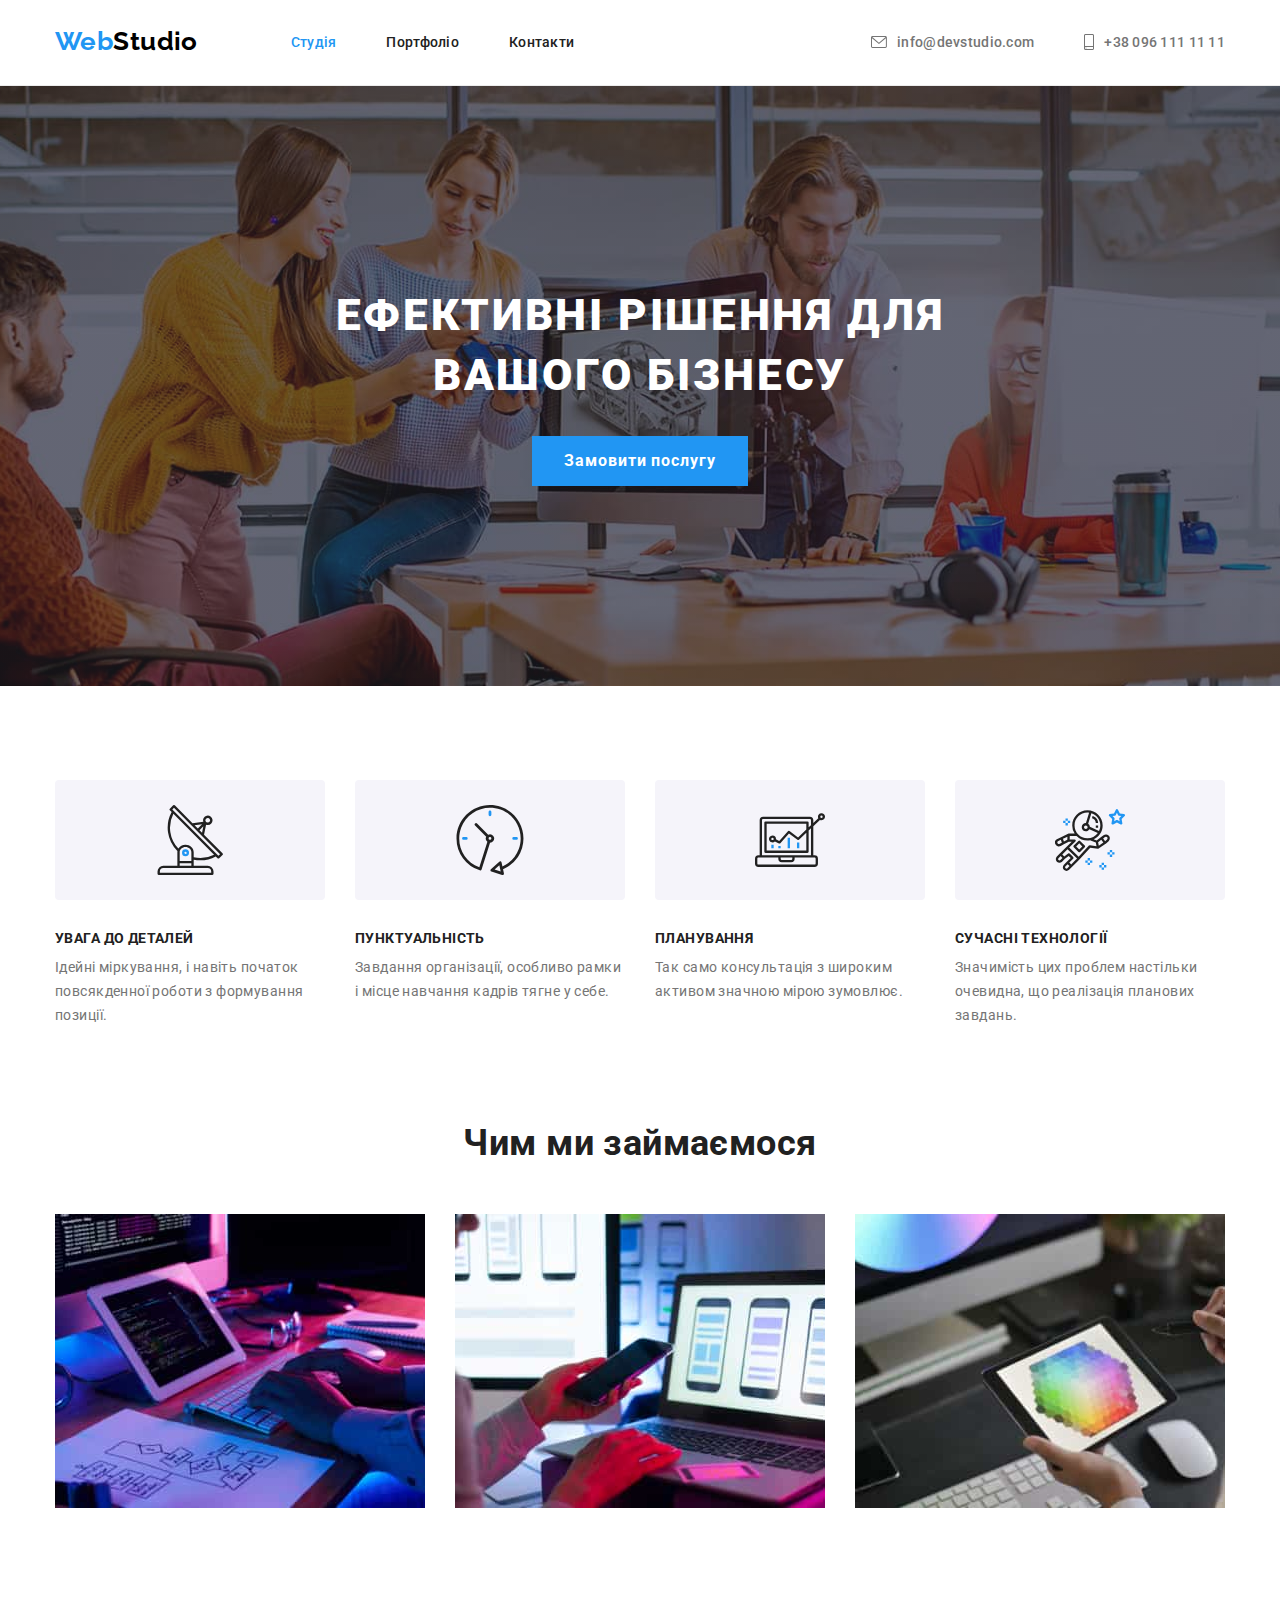
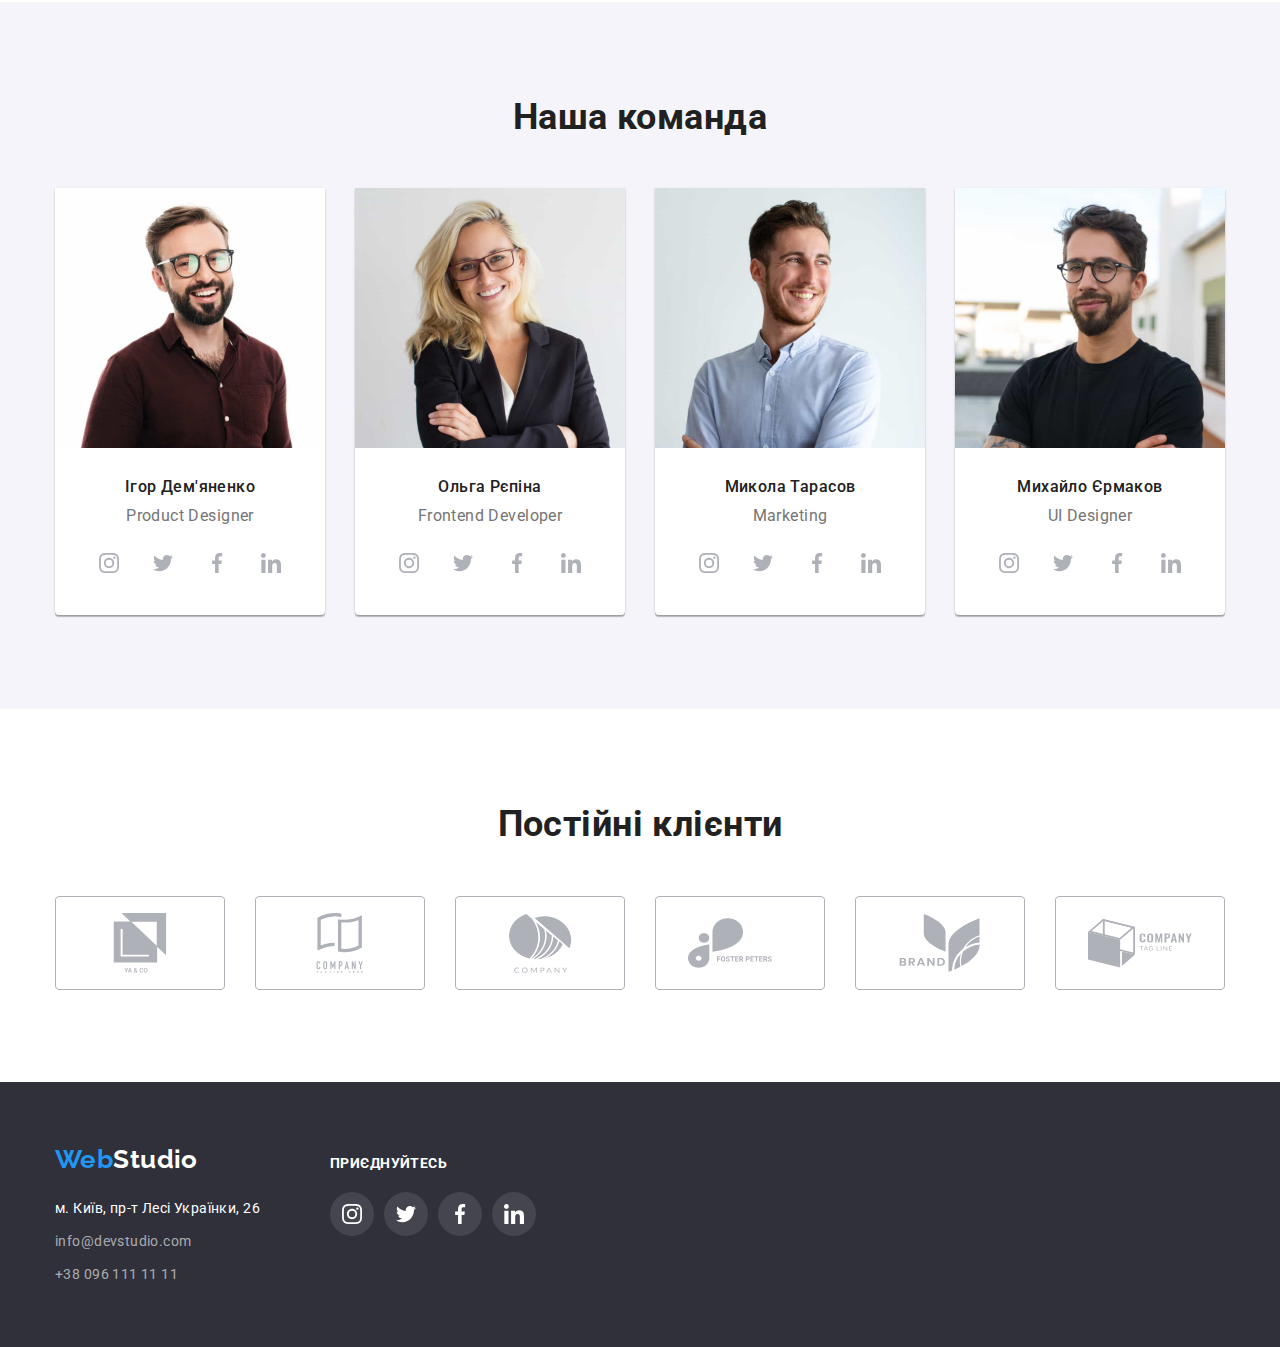
==== index.html @ d5dffe43 "Initial commit" ====
<!--https://www.figma.com/file/1ehrLBauvVFu4mVhxsHzyZ/Web-Studio-(Version-2.1)?node-id=0%3A1-->
<!DOCTYPE html>
<html lang="uk">
  <head>
    <meta charset="UTF-8" />
    <meta http-equiv="X-UA-Compatible" content="IE=edge" />
    <meta name="viewport" content="width=device-width, initial-scale=1.0" />
    <link rel="stylesheet" href="./css/normalize.css" />
    <link rel="preconnect" href="https://fonts.googleapis.com" />
    <link rel="preconnect" href="https://fonts.gstatic.com" crossorigin />
    <link
      href="https://fonts.googleapis.com/css2?family=Raleway:wght@700&family=Roboto:wght@400;500;700;900&display=swap"
      rel="stylesheet"
    />
    <link
      rel="stylesheet"
      href="https://cdnjs.cloudflare.com/ajax/libs/modern-normalize/1.0.0/modern-normalize.min.css"
    />
    <link rel="stylesheet" href="./css/styles.css" />
    <title>Document</title>
  </head>

  <body>
    <!-- Хедер -->
    <header class="header">
      <div class="container header-container">
        <nav class="site-header">
          <a href="./index.html" class="logo"><span class="logo-first-word">Web</span>Studio</a>
          <ul class="list site-header">
            <li class="site-header-nav">
              <a href="./index.html" class="header-link-nav current">Студія</a>
            </li>
            <li class="site-header-nav">
              <a href="./portfolio.html" class="header-link-nav">Портфоліо</a>
            </li>
            <li class="site-header-nav"><a href="#" class="header-link-nav">Контакти</a></li>
          </ul>
        </nav>

        <ul class="list site-header">
          <li class="site-header-item">
            <a href="mailto:info@devstudio.com" class="header-link-item">
              <svg class="contacts-icon" width="16" height="12">
                <use href="./images/icons.svg#envelope"></use>
              </svg>
              info@devstudio.com</a
            >
          </li>
          <li class="site-header-item">
            <a href="tel:+380961111111" class="header-link-item">
              <svg class="contacts-icon" width="10" height="16">
                <use href="./images/icons.svg#smartphone"></use></svg
              >+38 096 111 11 11</a
            >
          </li>
        </ul>
      </div>
    </header>

    <main>
      <!-- Герой -->
      <section class="hero">
        <div class="container">
          <h1 class="hero-title">Ефективні рішення для вашого бізнесу</h1>
          <button type="button" class="hero-button">Замовити послугу</button>
        </div>
      </section>

      <!-- Наші особливості -->
      <section class="section">
        <div class="container">
          <h2 class="visually-hidden">Наші особливості</h2>
          <ul class="list site-values">
            <li class="site-values-item">
              <div class="values-section-item">
                <svg width="70" height="70">
                  <use href="./images/icons.svg#antenna"></use>
                </svg>
              </div>
              <h3 class="subtitle">Увага до деталей</h3>
              <p class="text">
                Ідейні міркування, і навіть початок повсякденної роботи з формування позиції.
              </p>
            </li>
            <li class="site-values-item">
              <div class="values-section-item">
                <svg width="70" height="70">
                  <use href="./images/icons.svg#clock"></use>
                </svg>
              </div>
              <h3 class="subtitle">Пунктуальність</h3>
              <p class="text">
                Завдання організації, особливо рамки і місце навчання кадрів тягне у себе.
              </p>
            </li>
            <li class="site-values-item">
              <div class="values-section-item">
                <svg width="70" height="70">
                  <use href="./images/icons.svg#diagram"></use>
                </svg>
              </div>
              <h3 class="subtitle">Планування</h3>
              <p class="text">Так само консультація з широким активом значною мірою зумовлює.</p>
            </li>
            <li class="site-values-item">
              <div class="values-section-item">
                <svg width="70" height="70">
                  <use href="./images/icons.svg#astronaut"></use>
                </svg>
              </div>
              <h3 class="subtitle">Сучасні технології</h3>
              <p class="text">
                Значимість цих проблем настільки очевидна, що реалізація планових завдань.
              </p>
            </li>
          </ul>
        </div>
      </section>

      <!-- Чим ми займаємося -->
      <section class="section work-section">
        <div class="container">
          <h2 class="post-title">Чим ми займаємося</h2>
          <ul class="list site-activities">
            <li class="site-activities-image">
              <img src="./images/keyboard.jpeg" alt="Клавіатура" width="370" />
            </li>
            <li class="site-activities-image">
              <img src="./images/smartphone.jpeg" alt="Смартфон" width="370" />
            </li>
            <li class="site-activities-image">
              <img src="./images/tablet.jpeg" alt="Планшет" width="370" />
            </li>
          </ul>
        </div>
      </section>

      <!-- Наша команда -->
      <section class="section team-section">
        <div class="container">
          <h2 class="post-title">Наша команда</h2>
          <ul class="list site-team">
            <li class="team-member-card">
              <img src="./images/demyanenko.jpeg" alt="Ігор Дем'яненко" width="270" />
              <div class="member-caption">
                <h3 class="team-member-name">Ігор Дем'яненко</h3>
                <p class="team-member-position">Product Designer</p>
                <ul class="list socials">
                  <li>
                    <a
                      class="socials-link"
                      href="https://www.instagram.com/"
                      target="_blank"
                      rel="noopener noreferrer"
                      aria-label="Instagram"
                    >
                      <svg class="socials-icon" width="20" height="20">
                        <use href="./images/icons.svg#instagram"></use>
                      </svg>
                    </a>
                  </li>
                  <li>
                    <a
                      class="socials-link"
                      href="https://twitter.com"
                      target="_blank"
                      rel="noopener noreferrer"
                      aria-label="Twitter"
                    >
                      <svg class="socials-icon" width="20" height="20">
                        <use href="./images/icons.svg#twitter"></use>
                      </svg>
                    </a>
                  </li>
                  <li>
                    <a
                      class="socials-link"
                      href="https://www.facebook.com"
                      target="_blank"
                      rel="noopener noreferrer"
                      aria-label="Facebook"
                    >
                      <svg class="socials-icon" width="20" height="20">
                        <use href="./images/icons.svg#facebook"></use>
                      </svg>
                    </a>
                  </li>
                  <li>
                    <a
                      class="socials-link"
                      href="https://www.linkedin.com"
                      target="_blank"
                      rel="noopener noreferrer"
                      aria-label="Linkedin"
                    >
                      <svg class="socials-icon" width="20" height="20">
                        <use href="./images/icons.svg#linkedin"></use>
                      </svg>
                    </a>
                  </li>
                </ul>
              </div>
            </li>
            <li class="team-member-card">
              <img src="./images/repina.jpeg" alt="Ольга Рєпіна" width="270" />
              <div class="member-caption">
                <h3 class="team-member-name">Ольга Рєпіна</h3>
                <p class="team-member-position">Frontend Developer</p>
                <ul class="list socials">
                  <li>
                    <a
                      class="socials-link"
                      href="https://www.instagram.com/"
                      target="_blank"
                      rel="noopener noreferrer"
                      aria-label="Instagram"
                    >
                      <svg class="socials-icon" width="20" height="20">
                        <use href="./images/icons.svg#instagram"></use>
                      </svg>
                    </a>
                  </li>
                  <li>
                    <a
                      class="socials-link"
                      href="https://twitter.com"
                      target="_blank"
                      rel="noopener noreferrer"
                      aria-label="Twitter"
                    >
                      <svg class="socials-icon" width="20" height="20">
                        <use href="./images/icons.svg#twitter"></use>
                      </svg>
                    </a>
                  </li>
                  <li>
                    <a
                      class="socials-link"
                      href="https://www.facebook.com"
                      target="_blank"
                      rel="noopener noreferrer"
                      aria-label="Facebook"
                    >
                      <svg class="socials-icon" width="20" height="20">
                        <use href="./images/icons.svg#facebook"></use>
                      </svg>
                    </a>
                  </li>
                  <li>
                    <a
                      class="socials-link"
                      href="https://www.linkedin.com"
                      target="_blank"
                      rel="noopener noreferrer"
                      aria-label="Linkedin"
                    >
                      <svg class="socials-icon" width="20" height="20">
                        <use href="./images/icons.svg#linkedin"></use>
                      </svg>
                    </a>
                  </li>
                </ul>
              </div>
            </li>
            <li class="team-member-card">
              <img src="./images/tarasov.jpeg" alt="Микола Тарасов" width="270" />
              <div class="member-caption">
                <h3 class="team-member-name">Микола Тарасов</h3>
                <p class="team-member-position">Marketing</p>
                <ul class="list socials">
                  <li>
                    <a
                      class="socials-link"
                      href="https://www.instagram.com/"
                      target="_blank"
                      rel="noopener noreferrer"
                      aria-label="Instagram"
                    >
                      <svg class="socials-icon" width="20" height="20">
                        <use href="./images/icons.svg#instagram"></use>
                      </svg>
                    </a>
                  </li>
                  <li>
                    <a
                      class="socials-link"
                      href="https://twitter.com"
                      target="_blank"
                      rel="noopener noreferrer"
                      aria-label="Twitter"
                    >
                      <svg class="socials-icon" width="20" height="20">
                        <use href="./images/icons.svg#twitter"></use>
                      </svg>
                    </a>
                  </li>
                  <li>
                    <a
                      class="socials-link"
                      href="https://www.facebook.com"
                      target="_blank"
                      rel="noopener noreferrer"
                      aria-label="Facebook"
                    >
                      <svg class="socials-icon" width="20" height="20">
                        <use href="./images/icons.svg#facebook"></use>
                      </svg>
                    </a>
                  </li>
                  <li>
                    <a
                      class="socials-link"
                      href="https://www.linkedin.com"
                      target="_blank"
                      rel="noopener noreferrer"
                      aria-label="Linkedin"
                    >
                      <svg class="socials-icon" width="20" height="20">
                        <use href="./images/icons.svg#linkedin"></use>
                      </svg>
                    </a>
                  </li>
                </ul>
              </div>
            </li>
            <li class="team-member-card">
              <img src="./images/ermakov.jpeg" alt="Михайло Єрмаков" width="270" />
              <div class="member-caption">
                <h3 class="team-member-name">Михайло Єрмаков</h3>
                <p class="team-member-position">UI Designer</p>
                <ul class="list socials">
                  <li>
                    <a
                      class="socials-link"
                      href="https://www.instagram.com/"
                      target="_blank"
                      rel="noopener noreferrer"
                      aria-label="Instagram"
                    >
                      <svg class="socials-icon" width="20" height="20">
                        <use href="./images/icons.svg#instagram"></use>
                      </svg>
                    </a>
                  </li>
                  <li>
                    <a
                      class="socials-link"
                      href="https://twitter.com"
                      target="_blank"
                      rel="noopener noreferrer"
                      aria-label="Twitter"
                    >
                      <svg class="socials-icon" width="20" height="20">
                        <use href="./images/icons.svg#twitter"></use>
                      </svg>
                    </a>
                  </li>
                  <li>
                    <a
                      class="socials-link"
                      href="https://www.facebook.com"
                      target="_blank"
                      rel="noopener noreferrer"
                      aria-label="Facebook"
                    >
                      <svg class="socials-icon" width="20" height="20">
                        <use href="./images/icons.svg#facebook"></use>
                      </svg>
                    </a>
                  </li>
                  <li>
                    <a
                      class="socials-link"
                      href="https://www.linkedin.com"
                      target="_blank"
                      rel="noopener noreferrer"
                      aria-label="Linkedin"
                    >
                      <svg class="socials-icon" width="20" height="20">
                        <use href="./images/icons.svg#linkedin"></use>
                      </svg>
                    </a>
                  </li>
                </ul>
              </div>
            </li>
          </ul>
        </div>
      </section>

      <!-- Постійні клієнти -->
      <section class="section">
        <div class="container">
          <h2 class="post-title">Постійні клієнти</h2>
          <ul class="list clients-section">
            <li class="clients-section-item">
              <a class="clients-section-link" href="#">
                <svg class="clients-section-icon" width="106" height="60">
                  <use href="./images/icons.svg#client1"></use>
                </svg>
              </a>
            </li>
            <li class="clients-section-item">
              <a class="clients-section-link" href="#">
                <svg class="clients-section-icon" width="106" height="60">
                  <use href="./images/icons.svg#client2"></use>
                </svg>
              </a>
            </li>
            <li class="clients-section-item">
              <a class="clients-section-link" href="#">
                <svg class="clients-section-icon" width="106" height="60">
                  <use href="./images/icons.svg#client3"></use>
                </svg>
              </a>
            </li>
            <li class="clients-section-item">
              <a class="clients-section-link" href="#">
                <svg class="clients-section-icon" width="106" height="60">
                  <use href="./images/icons.svg#client4"></use>
                </svg>
              </a>
            </li>
            <li class="clients-section-item">
              <a class="clients-section-link" href="#">
                <svg class="clients-section-icon" width="106" height="60">
                  <use href="./images/icons.svg#client5"></use>
                </svg>
              </a>
            </li>
            <li class="clients-section-item">
              <a class="clients-section-link" href="#">
                <svg class="clients-section-icon" width="106" height="60">
                  <use href="./images/icons.svg#client6"></use>
                </svg>
              </a>
            </li>
          </ul>
        </div>
      </section>
    </main>

    <!-- Футер -->
    <footer class="footer">
      <div class="container footer-container">
        <div class="footer-items">
          <a href="./index.html" class="logo footer-logo"
            ><span class="logo-first-word">Web</span><span class="logo-second-word">Studio</span></a
          >

          <address class="address">
            <ul class="list footer-address">
              <li class="footer-link">
                <a
                  href="https://www.google.com/maps/place/Lesi+Ukrainky+Blvd,+26,+Kyiv,+02000/@50.4265807,30.5383858,17z/data=!3m1!4b1!4m5!3m4!1s0x40d4cf0e033ecbe9:0x57a4dffefec77da0!8m2!3d50.4265807!4d30.5383858"
                  target="_blank"
                  rel="noreferrer noopener nofollow"
                  class="footer-link-location"
                  >м. Київ, пр-т Лесі Українки, 26</a
                >
              </li>
              <li class="footer-link">
                <a href="mailto:info@devstudio.com" class="footer-link-item">info@devstudio.com</a>
              </li>
              <li class="footer-link">
                <a href="tel:+380961111111" class="footer-link-item">+38 096 111 11 11</a>
              </li>
            </ul>
          </address>
        </div>
        <div class="footer-socials">
          <p class="footer-text">Приєднуйтесь</p>
          <ul class="list footer-socials-list">
            <li>
              <a
                class="footer-socials-link"
                href="https://www.instagram.com/"
                target="_blank"
                rel="noopener noreferrer"
                aria-label="Instagram"
              >
                <svg class="footer-socials-icon" width="20" height="20">
                  <use href="./images/icons.svg#instagram"></use>
                </svg>
              </a>
            </li>
            <li>
              <a
                class="footer-socials-link"
                href="https://twitter.com"
                target="_blank"
                rel="noopener noreferrer"
                aria-label="Twitter"
              >
                <svg class="footer-socials-icon" width="20" height="20">
                  <use href="./images/icons.svg#twitter"></use>
                </svg>
              </a>
            </li>
            <li>
              <a
                class="footer-socials-link"
                href="https://www.facebook.com"
                target="_blank"
                rel="noopener noreferrer"
                aria-label="Facebook"
              >
                <svg class="footer-socials-icon" width="20" height="20">
                  <use href="./images/icons.svg#facebook"></use>
                </svg>
              </a>
            </li>
            <li>
              <a
                class="footer-socials-link"
                href="https://www.linkedin.com"
                target="_blank"
                rel="noopener noreferrer"
                aria-label="Linkedin"
              >
                <svg class="footer-socials-icon" width="20" height="20">
                  <use href="./images/icons.svg#linkedin"></use>
                </svg>
              </a>
            </li>
          </ul>
        </div>
      </div>
    </footer>
  </body>
</html>
---- css/styles.css ----
:root {
  --secondary-background-color: #2f303a;
  --another-background-color: #f5f4fa;
  --button-background-focus: #188ce8;
  --accent-color: #2196f3;
  --primary-white-color: #ffffff;
  --primary-black-color: #000000;
  --footer-location-color: #ffffff99;
  --primary-text-color: #212121;
  --secondary-text-color: #757575;
  --border-color: #eeeeee;
  --header-border-bottom: #ececec;
  --icon-fill: #afb1b8;
  --icon-fill-footer: #ffffff1a;
}

body {
  font-family: 'Roboto', sans-serif;
  font-size: 14px;
  letter-spacing: 0.03em;
  color: var(--primary-text-color);
  background-color: var(--primary-white-color);
}
.list {
  list-style: none;
}
h1,
h2,
h3,
p {
  margin: 0;
}
ul {
  margin: 0;
  padding: 0;
}
img {
  display: block;
  max-width: 100%;
  height: auto;
}
.container {
  width: 1200px;
  margin: 0 auto;
  padding: 0 15px;
}
.section {
  padding: 94px 0;
}

/* Хедер */
.header {
  padding-top: 24px;
  padding-bottom: 25px;
  border-bottom: 1px solid #ececec;
}
.header-container {
  display: flex;
  align-items: center;
}
.site-header {
  display: flex;
  align-items: center;
}
.site-header:nth-child(2) {
  margin-left: auto;
}
.site-header-nav:not(:last-child) {
  margin-right: 50px;
}
.site-header-item:not(:last-child) {
  margin-right: 50px;
}
.logo {
  margin-right: 93px;

  text-decoration: none;
  font-family: 'Raleway', sans-serif;
  font-weight: 700;
  font-size: 26px;
  line-height: 1.38;
  color: var(--primary-black-color);
}
.logo-first-word {
  color: var(--accent-color);
}
.header-link-nav {
  text-decoration: none;
  font-weight: 500;
  line-height: 1.17;
  letter-spacing: 0.02em;
  color: var(--primary-text-color);
}
.header-link-nav:hover,
.header-link-nav:focus {
  color: var(--accent-color);
}
.header-link-item {
  text-decoration: none;
  font-weight: 500;
  line-height: 1.17;
  letter-spacing: 0.02em;
  color: var(--secondary-text-color);
}
.header-link-item:hover,
.header-link-item:focus {
  color: var(--accent-color);
}
.header-link-nav.current {
  color: var(--accent-color);
}
.header-link-item {
  display: flex;
  align-items: center;
  gap: 10px;
}
.contacts-icon {
  fill: currentColor;
}
/* Футер */
.page-footer {
  margin: 0 auto;
  padding: 60px 15px;
}
.footer-address {
  display: flex;
  flex-direction: column;
}
.footer-logo {
  margin-right: 0;
  display: block;
  margin-bottom: 20px;
}
.footer-link:not(:last-child) {
  margin-bottom: 9px;
}

.footer {
  padding: 60px 0;
  background-color: var(--secondary-background-color);
}
.footer-container {
  display: flex;
  gap: 70px;
  align-items: baseline;
}
.footer-text {
  text-transform: uppercase;
  color: var(--primary-white-color);
  line-height: 1.14;
  font-weight: 700;
  margin-bottom: 20px;
}
.address {
  font-style: normal;
}
.logo-second-word {
  color: var(--primary-white-color);
}
.footer-link-location {
  text-decoration: none;
  line-height: 1.71;
  color: var(--primary-white-color);
}
.footer-link-item {
  text-decoration: none;
  line-height: 1.71;
  color: var(--footer-location-color);
}
.footer-link-location:hover,
.footer-link-location:focus {
  color: var(--accent-color);
}
.footer-link-item:hover,
.footer-link-item:focus {
  color: var(--accent-color);
}
.footer-socials-list {
  display: flex;
  gap: 10px;
}
.footer-socials-link {
  display: flex;
  justify-content: center;
  align-items: center;

  width: 44px;
  height: 44px;

  border-radius: 50%;
  background-color: var(--icon-fill-footer);

  color: var(--primary-white-color);
}
.footer-socials-icon {
  fill: currentColor;
}
.footer-socials-link:hover,
.footer-socials-link:focus {
  background-color: var(--accent-color);
}

/* index.html */
.work-section {
  padding-top: 0;
}
.hero {
  padding-top: 200px;
  padding-bottom: 200px;
  text-align: center;

  background-color: var(--secondary-background-color);
  background-image: linear-gradient(to right, #2f303a66, #2f303a66), url(../images/hero-img.jpeg);

  background-size: cover;
  background-position: center;
  background-repeat: no-repeat;
  max-width: 1600px;
  margin: 0 auto;
}
.hero-title {
  width: 696px;
  margin: 0 auto;
  margin-bottom: 30px;

  text-transform: uppercase;
  font-weight: 900;
  font-size: 44px;
  line-height: 1.36;
  letter-spacing: 0.06em;
  color: var(--primary-white-color);
}
.hero-button {
  padding: 10px 32px;
  margin: 0 auto;

  cursor: pointer;
  border: none;
  font-weight: 700;
  font-size: 16px;
  line-height: 1.88;
  letter-spacing: 0.06em;
  color: var(--primary-white-color);
  background-color: var(--accent-color);
}
.hero-button:hover,
.hero-button:focus {
  background-color: var(--button-background-focus);
}
.site-values {
  display: flex;
}
.site-values-item:not(:last-child) {
  margin-right: 30px;
}
.visually-hidden {
  position: absolute;
  white-space: nowrap;
  width: 1px;
  height: 1px;
  overflow: hidden;
  border: 0;
  padding: 0;
  clip: rect(0 0 0 0);
  clip-path: inset(50%);
  margin: -1px;
}
.post-title {
  margin-bottom: 50px;

  text-align: center;
  font-weight: 700;
  font-size: 36px;
  line-height: 1.17;
  color: var(--primary-text-color);
}
.subtitle {
  width: 270px;
  margin-bottom: 10px;

  text-transform: uppercase;
  font-weight: 700;
  font-size: 14px;
  line-height: 1.17;
  color: var(--primary-text-color);
}
.text {
  width: 270px;
  margin: 0;

  line-height: 1.71;
  color: var(--secondary-text-color);
}

.values-section-item {
  display: flex;
  justify-content: center;
  align-items: center;
  height: 120px;
  margin-bottom: 30px;
  border-radius: 4px;

  background: var(--another-background-color);
}

.site-activities {
  display: flex;
}
.site-activities-image:not(:last-child) {
  margin-right: 30px;
}
.team-section {
  background-color: var(--another-background-color);
}
.team-member-card {
  background-color: var(--primary-white-color);
  box-shadow: 0px 1px 3px rgba(0, 0, 0, 0.12), 0px 1px 1px rgba(0, 0, 0, 0.14),
    0px 2px 1px rgba(0, 0, 0, 0.2);
  border-radius: 0px 0px 4px 4px;
}
.team-member-card:not(:last-child) {
  margin-right: 30px;
}
.site-team {
  display: flex;
}
.member-caption {
  padding: 30px 0 30px;
}
.team-member-name {
  margin-bottom: 10px;
  text-align: center;

  font-weight: 500;
  font-size: 16px;
  line-height: 1.17;
  color: var(--primary-text-color);
}
.team-member-position {
  text-align: center;
  margin-bottom: 16px;

  font-size: 16px;
  line-height: 1.17;
  color: var(--secondary-text-color);
}

.socials {
  display: flex;
  gap: 10px;
  justify-content: center;
}
.socials-link {
  display: flex;
  justify-content: center;
  align-items: center;
  width: 44px;
  height: 44px;
  border-radius: 50%;

  color: var(--icon-fill);
}
.socials-link:hover,
.socials-link:focus {
  color: var(--primary-white-color);
  background-color: var(--accent-color);
}
.socials-icon {
  fill: currentColor;
}
.clients-section {
  display: flex;
  gap: 30px;
}
.clients-section-item {
  width: 170px;
  height: 92px;
}
.clients-section-link {
  display: flex;
  justify-content: center;
  align-items: center;
  padding: 16px 32px;

  cursor: pointer;
  border: 1px solid #afb1b8;
  border-radius: 4px;
  color: var(--icon-fill);
}
.clients-section-icon {
  fill: currentColor;
}

.clients-section-link:hover,
.clients-section-link:focus {
  color: var(--accent-color);
  border-color: var(--accent-color);
}
/* portfolio.html */
.site-button {
  display: flex;
  justify-content: center;
  margin-bottom: 50px;
}
.button-item:not(:last-child) {
  margin-right: 8px;
}
.product-list {
  display: flex;
  flex-wrap: wrap;
}
.product-list-item:not(:nth-child(3n)) {
  margin-right: 30px;
}
.product-list-item:not(:nth-child(n + 7)) {
  margin-bottom: 30px;
}
.card-caption {
  padding: 20px 24px;
  border: 1px solid var(--border-color);
}
.menu-button {
  padding: 6px 22px;

  cursor: pointer;
  border-radius: 4px;
  border: none;
  font-weight: 500;
  font-family: 'Roboto', sans-serif;
  font-size: 16px;
  line-height: 1.63;
  letter-spacing: 0.03em;
  color: var(--primary-text-color);
  background-color: var(--another-background-color);
}
.menu-button:hover,
.menu-button:focus {
  color: var(--primary-white-color);
  background-color: var(--accent-color);
  box-shadow: 0px 3px 1px rgba(0, 0, 0, 0.1), 0px 1px 2px rgba(0, 0, 0, 0.08),
    0px 2px 2px rgba(0, 0, 0, 0.12);
}
.product-link {
  display: block;

  text-decoration: none;
}
.product-link:hover, .product-link:focus {
  box-shadow: 0px 1px 1px rgba(0, 0, 0, 0.12), 0px 4px 4px rgba(0, 0, 0, 0.06),
    1px 4px 6px rgba(0, 0, 0, 0.16);
}

.product-name {
  margin-bottom: 4px;

  font-weight: 700;
  font-size: 18px;
  line-height: 2;
  letter-spacing: 0.06em;
  color: var(--primary-text-color);
}
.product-tag {
  font-size: 16px;
  line-height: 1.88;
  color: var(--secondary-text-color);
}
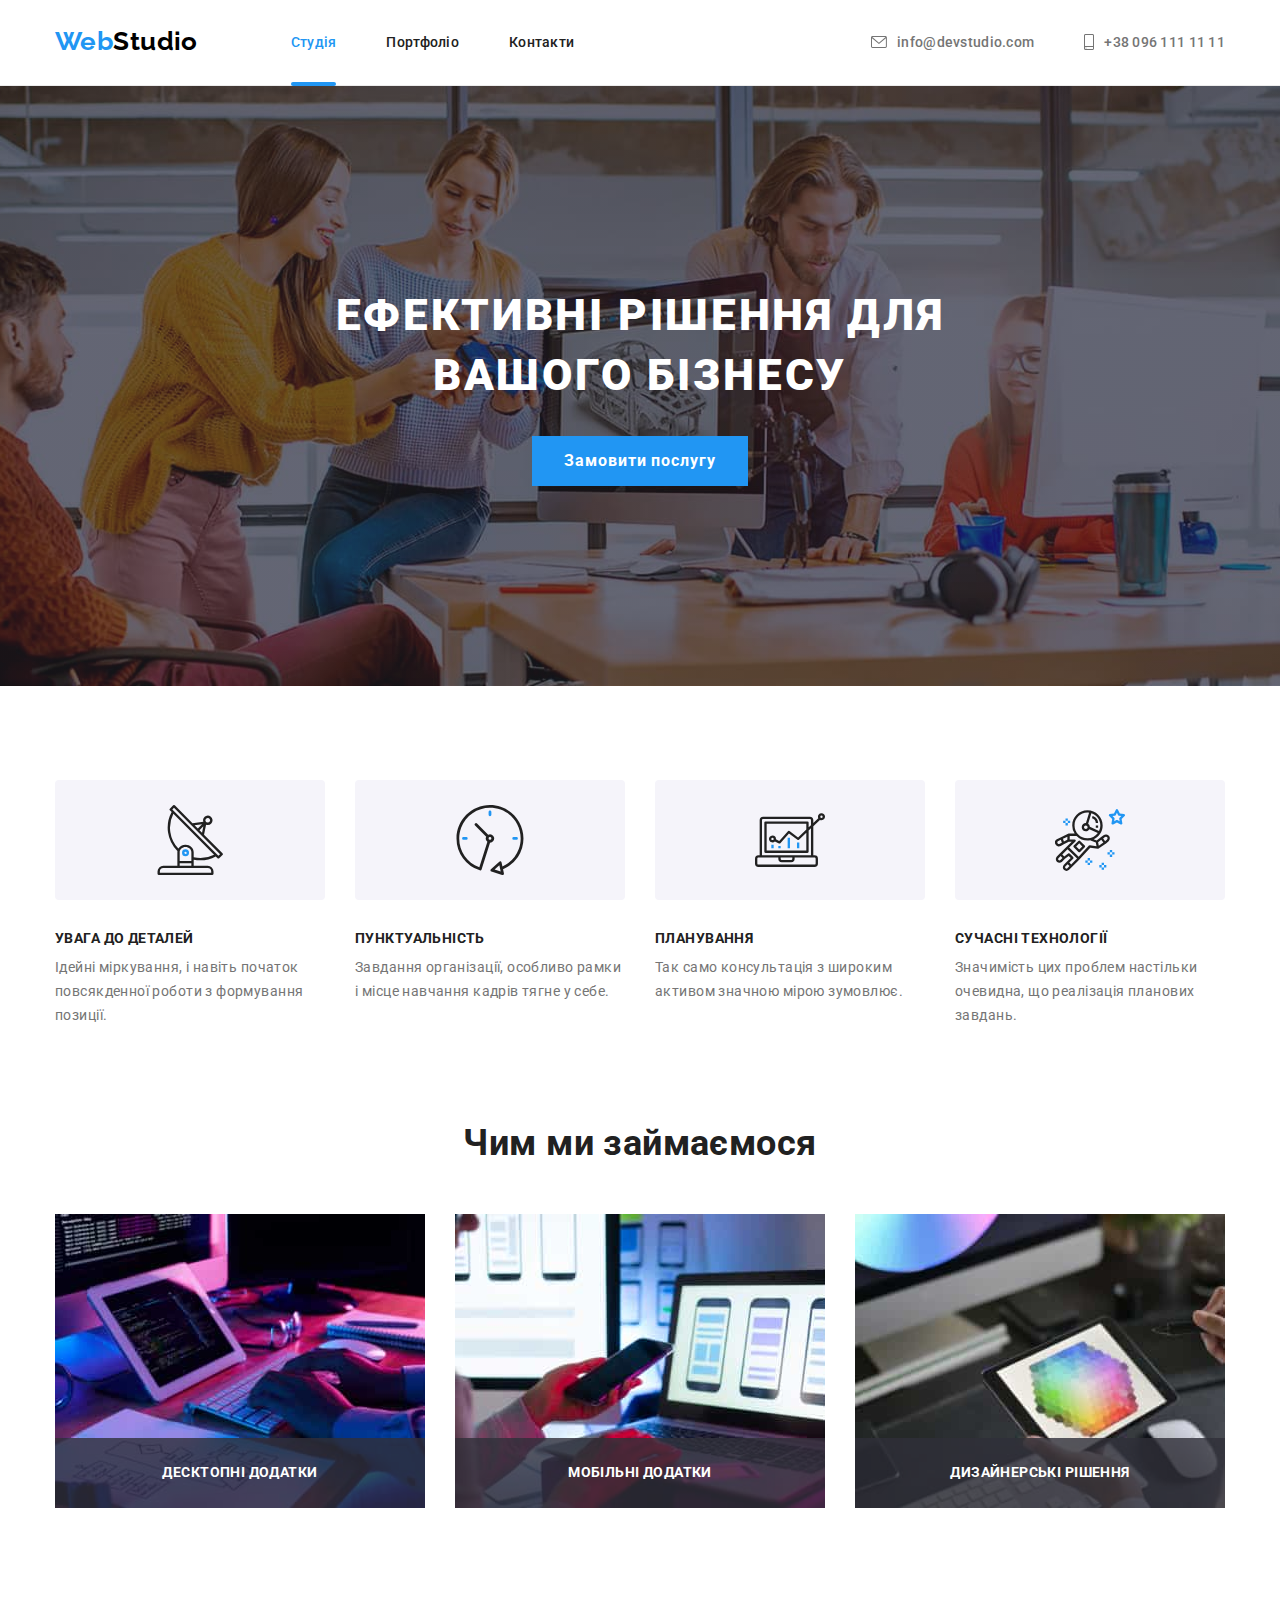
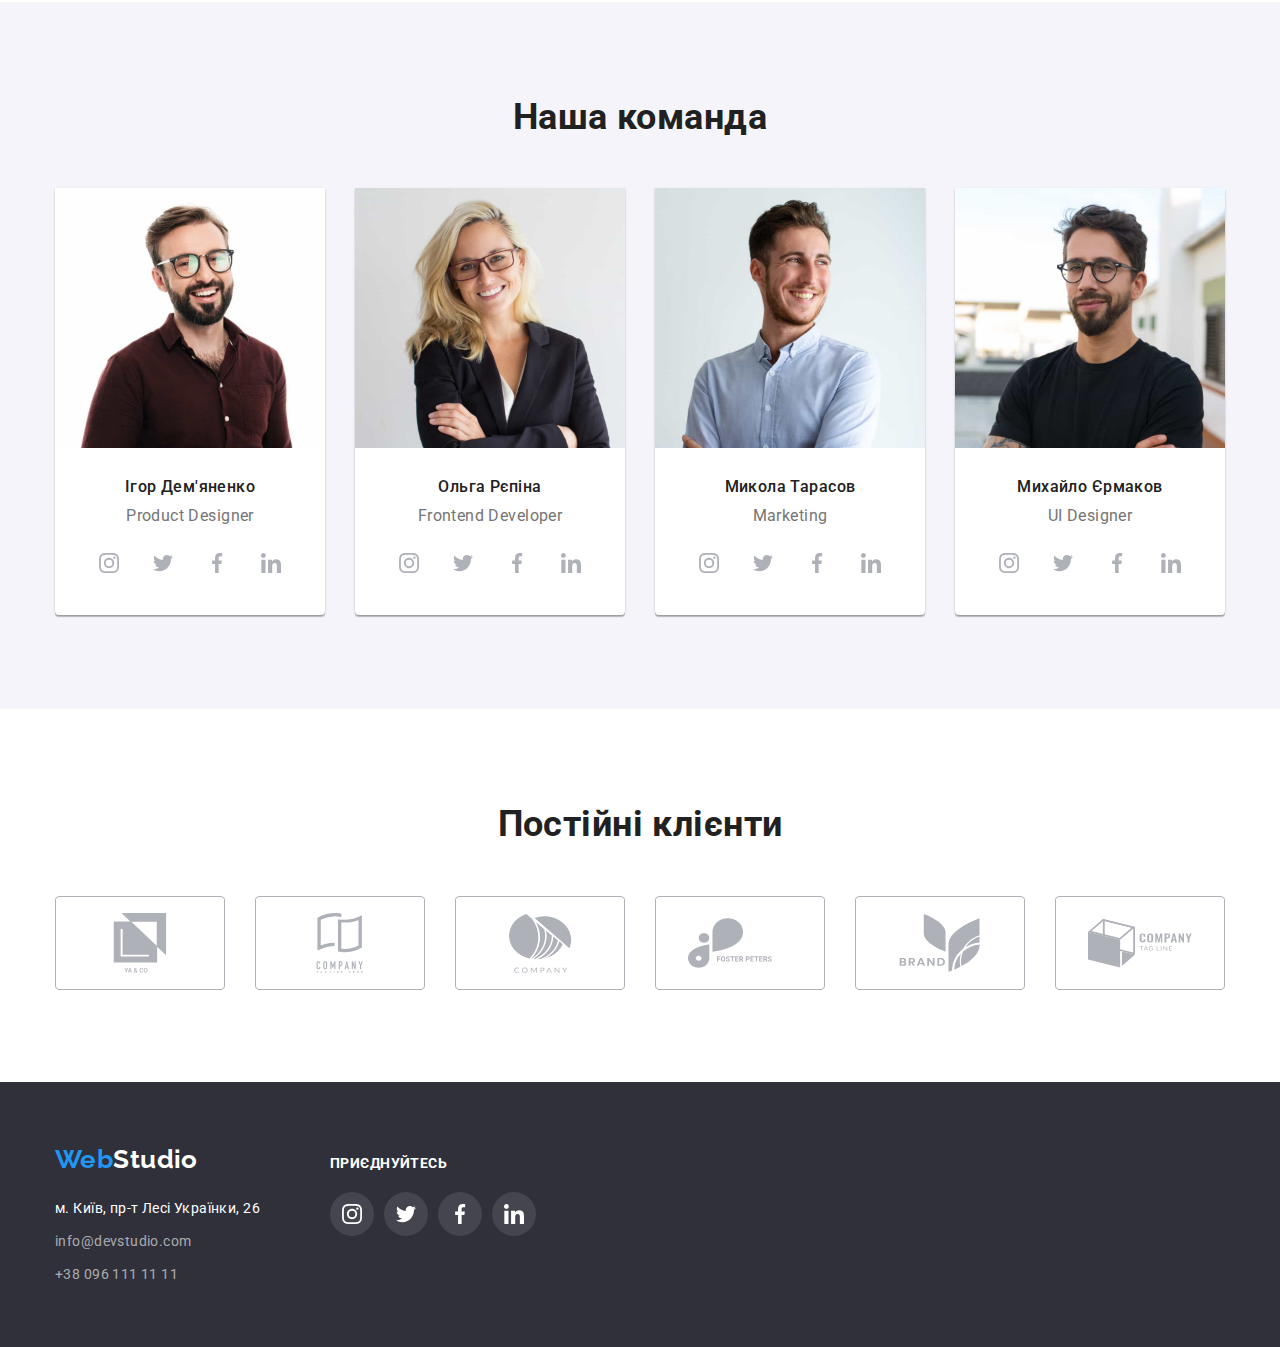
==== commit 8fa88239: "corrections" ====
--- a/index.html
+++ b/index.html
@@ -17,37 +17,37 @@
       href="https://cdnjs.cloudflare.com/ajax/libs/modern-normalize/1.0.0/modern-normalize.min.css"
     />
     <link rel="stylesheet" href="./css/styles.css" />
-    <title>Document</title>
+    <title>Web Studio</title>
   </head>
 
   <body>
     <!-- Хедер -->
     <header class="header">
       <div class="container header-container">
-        <nav class="site-header">
+        <nav class="header-nav">
           <a href="./index.html" class="logo"><span class="logo-first-word">Web</span>Studio</a>
-          <ul class="list site-header">
-            <li class="site-header-nav">
-              <a href="./index.html" class="header-link-nav current">Студія</a>
-            </li>
-            <li class="site-header-nav">
-              <a href="./portfolio.html" class="header-link-nav">Портфоліо</a>
-            </li>
-            <li class="site-header-nav"><a href="#" class="header-link-nav">Контакти</a></li>
+          <ul class="list header-nav">
+            <li class="header-nav-item">
+              <a href="./index.html" class="header-nav-link current">Студія</a>
+            </li>
+            <li class="header-nav-item">
+              <a href="./portfolio.html" class="header-nav-link">Портфоліо</a>
+            </li>
+            <li class="header-nav-item"><a href="#" class="header-nav-link">Контакти</a></li>
           </ul>
         </nav>
 
-        <ul class="list site-header">
-          <li class="site-header-item">
-            <a href="mailto:info@devstudio.com" class="header-link-item">
+        <ul class="list header-nav">
+          <li class="header-contacts">
+            <a href="mailto:info@devstudio.com" class="header-contacts-link">
               <svg class="contacts-icon" width="16" height="12">
                 <use href="./images/icons.svg#envelope"></use>
               </svg>
               info@devstudio.com</a
             >
           </li>
-          <li class="site-header-item">
-            <a href="tel:+380961111111" class="header-link-item">
+          <li class="header-contacts">
+            <a href="tel:+380961111111" class="header-contacts-link">
               <svg class="contacts-icon" width="10" height="16">
                 <use href="./images/icons.svg#smartphone"></use></svg
               >+38 096 111 11 11</a
@@ -70,9 +70,9 @@
       <section class="section">
         <div class="container">
           <h2 class="visually-hidden">Наші особливості</h2>
-          <ul class="list site-values">
-            <li class="site-values-item">
-              <div class="values-section-item">
+          <ul class="list values-section">
+            <li class="values-section-item">
+              <div class="values-section-icon">
                 <svg width="70" height="70">
                   <use href="./images/icons.svg#antenna"></use>
                 </svg>
@@ -82,8 +82,8 @@
                 Ідейні міркування, і навіть початок повсякденної роботи з формування позиції.
               </p>
             </li>
-            <li class="site-values-item">
-              <div class="values-section-item">
+            <li class="values-section-item">
+              <div class="values-section-icon">
                 <svg width="70" height="70">
                   <use href="./images/icons.svg#clock"></use>
                 </svg>
@@ -93,8 +93,8 @@
                 Завдання організації, особливо рамки і місце навчання кадрів тягне у себе.
               </p>
             </li>
-            <li class="site-values-item">
-              <div class="values-section-item">
+            <li class="values-section-item">
+              <div class="values-section-icon">
                 <svg width="70" height="70">
                   <use href="./images/icons.svg#diagram"></use>
                 </svg>
@@ -102,8 +102,8 @@
               <h3 class="subtitle">Планування</h3>
               <p class="text">Так само консультація з широким активом значною мірою зумовлює.</p>
             </li>
-            <li class="site-values-item">
-              <div class="values-section-item">
+            <li class="values-section-item">
+              <div class="values-section-icon">
                 <svg width="70" height="70">
                   <use href="./images/icons.svg#astronaut"></use>
                 </svg>
@@ -118,18 +118,21 @@
       </section>
 
       <!-- Чим ми займаємося -->
-      <section class="section work-section">
+      <section class="section activities-section">
         <div class="container">
           <h2 class="post-title">Чим ми займаємося</h2>
-          <ul class="list site-activities">
-            <li class="site-activities-image">
+          <ul class="list activities-section-list">
+            <li class="activities-section-image">
               <img src="./images/keyboard.jpeg" alt="Клавіатура" width="370" />
-            </li>
-            <li class="site-activities-image">
+              <p class="activities-section-text">Десктопні додатки</p>
+            </li>
+            <li class="activities-section-image">
               <img src="./images/smartphone.jpeg" alt="Смартфон" width="370" />
-            </li>
-            <li class="site-activities-image">
+               <p class="activities-section-text">Мобільні додатки</p>
+            </li>
+            <li class="activities-section-image">
               <img src="./images/tablet.jpeg" alt="Планшет" width="370" />
+               <p class="activities-section-text">Дизайнерські рішення</p>
             </li>
           </ul>
         </div>
@@ -139,8 +142,8 @@
       <section class="section team-section">
         <div class="container">
           <h2 class="post-title">Наша команда</h2>
-          <ul class="list site-team">
-            <li class="team-member-card">
+          <ul class="list team-section-list">
+            <li class="team-section-item">
               <img src="./images/demyanenko.jpeg" alt="Ігор Дем'яненко" width="270" />
               <div class="member-caption">
                 <h3 class="team-member-name">Ігор Дем'яненко</h3>
@@ -201,7 +204,7 @@
                 </ul>
               </div>
             </li>
-            <li class="team-member-card">
+            <li class="team-section-item">
               <img src="./images/repina.jpeg" alt="Ольга Рєпіна" width="270" />
               <div class="member-caption">
                 <h3 class="team-member-name">Ольга Рєпіна</h3>
@@ -262,7 +265,7 @@
                 </ul>
               </div>
             </li>
-            <li class="team-member-card">
+            <li class="team-section-item">
               <img src="./images/tarasov.jpeg" alt="Микола Тарасов" width="270" />
               <div class="member-caption">
                 <h3 class="team-member-name">Микола Тарасов</h3>
@@ -323,7 +326,7 @@
                 </ul>
               </div>
             </li>
-            <li class="team-member-card">
+            <li class="team-section-item">
               <img src="./images/ermakov.jpeg" alt="Михайло Єрмаков" width="270" />
               <div class="member-caption">
                 <h3 class="team-member-name">Михайло Єрмаков</h3>
--- a/css/styles.css
+++ b/css/styles.css
@@ -2,6 +2,7 @@
   --secondary-background-color: #2f303a;
   --another-background-color: #f5f4fa;
   --button-background-focus: #188ce8;
+  --position-background-color: #2f303acc;
   --accent-color: #2196f3;
   --primary-white-color: #ffffff;
   --primary-black-color: #000000;
@@ -58,17 +59,20 @@
   display: flex;
   align-items: center;
 }
-.site-header {
-  display: flex;
-  align-items: center;
-}
-.site-header:nth-child(2) {
+.header-nav {
+  display: flex;
+  align-items: center;
+}
+.header-nav:nth-child(2) {
   margin-left: auto;
 }
-.site-header-nav:not(:last-child) {
+.header-nav-item {
+  position: relative;
+}
+.header-nav-item:not(:last-child) {
   margin-right: 50px;
 }
-.site-header-item:not(:last-child) {
+.header-contacts:not(:last-child) {
   margin-right: 50px;
 }
 .logo {
@@ -84,32 +88,53 @@
 .logo-first-word {
   color: var(--accent-color);
 }
-.header-link-nav {
+.header-nav-link {
   text-decoration: none;
   font-weight: 500;
   line-height: 1.17;
   letter-spacing: 0.02em;
   color: var(--primary-text-color);
-}
-.header-link-nav:hover,
-.header-link-nav:focus {
-  color: var(--accent-color);
-}
-.header-link-item {
+
+  transition-property: color;
+  transition-duration: 250ms;
+  transition-timing-function: cubic-bezier(0.4, 0, 0.2, 1);
+}
+.header-nav-link:hover,
+.header-nav-link:focus {
+  color: var(--accent-color);
+}
+.header-nav-link.current::after{
+  content: '';
+  display: inline-block;
+  width: 48px;
+  height: 4px;
+  background: var(--accent-color);
+  border-radius: 2px;
+
+  position: absolute;
+  width: 100%;
+  left: 0;
+  top: 48px;
+}
+.header-contacts-link {
   text-decoration: none;
   font-weight: 500;
   line-height: 1.17;
   letter-spacing: 0.02em;
   color: var(--secondary-text-color);
-}
-.header-link-item:hover,
-.header-link-item:focus {
-  color: var(--accent-color);
-}
-.header-link-nav.current {
-  color: var(--accent-color);
-}
-.header-link-item {
+
+  transition-property: color;
+  transition-duration: 250ms;
+  transition-timing-function: cubic-bezier(0.4, 0, 0.2, 1);
+}
+.header-contacts-link:hover,
+.header-contacts-link:focus {
+  color: var(--accent-color);
+}
+.header-nav-link.current {
+  color: var(--accent-color);
+}
+.header-contacts-link {
   display: flex;
   align-items: center;
   gap: 10px;
@@ -117,7 +142,17 @@
 .contacts-icon {
   fill: currentColor;
 }
+
 /* Футер */
+.footer {
+  padding: 60px 0;
+  background-color: var(--secondary-background-color);
+}
+.footer-container {
+  display: flex;
+  gap: 70px;
+  align-items: baseline;
+}
 .page-footer {
   margin: 0 auto;
   padding: 60px 15px;
@@ -134,16 +169,6 @@
 .footer-link:not(:last-child) {
   margin-bottom: 9px;
 }
-
-.footer {
-  padding: 60px 0;
-  background-color: var(--secondary-background-color);
-}
-.footer-container {
-  display: flex;
-  gap: 70px;
-  align-items: baseline;
-}
 .footer-text {
   text-transform: uppercase;
   color: var(--primary-white-color);
@@ -161,11 +186,19 @@
   text-decoration: none;
   line-height: 1.71;
   color: var(--primary-white-color);
+
+  transition-property: color;
+  transition-duration: 250ms;
+  transition-timing-function: cubic-bezier(0.4, 0, 0.2, 1);
 }
 .footer-link-item {
   text-decoration: none;
   line-height: 1.71;
   color: var(--footer-location-color);
+
+  transition-property: color;
+  transition-duration: 250ms;
+  transition-timing-function: cubic-bezier(0.4, 0, 0.2, 1);
 }
 .footer-link-location:hover,
 .footer-link-location:focus {
@@ -183,14 +216,16 @@
   display: flex;
   justify-content: center;
   align-items: center;
-
   width: 44px;
   height: 44px;
 
   border-radius: 50%;
   background-color: var(--icon-fill-footer);
-
-  color: var(--primary-white-color);
+  color: var(--primary-white-color);
+
+  transition-property: background-color;
+  transition-duration: 250ms;
+  transition-timing-function: cubic-bezier(0.4, 0, 0.2, 1);
 }
 .footer-socials-icon {
   fill: currentColor;
@@ -201,9 +236,8 @@
 }
 
 /* index.html */
-.work-section {
-  padding-top: 0;
-}
+
+/* Герой */
 .hero {
   padding-top: 200px;
   padding-bottom: 200px;
@@ -242,17 +276,17 @@
   letter-spacing: 0.06em;
   color: var(--primary-white-color);
   background-color: var(--accent-color);
+
+  transition-property: background-color;
+  transition-duration: 250ms;
+  transition-timing-function: cubic-bezier(0.4, 0, 0.2, 1);
 }
 .hero-button:hover,
 .hero-button:focus {
   background-color: var(--button-background-focus);
 }
-.site-values {
-  display: flex;
-}
-.site-values-item:not(:last-child) {
-  margin-right: 30px;
-}
+
+/* Наші особливості  */
 .visually-hidden {
   position: absolute;
   white-space: nowrap;
@@ -265,6 +299,12 @@
   clip-path: inset(50%);
   margin: -1px;
 }
+.values-section {
+  display: flex;
+}
+.values-section-item:not(:last-child) {
+  margin-right: 30px;
+}
 .post-title {
   margin-bottom: 50px;
 
@@ -291,8 +331,7 @@
   line-height: 1.71;
   color: var(--secondary-text-color);
 }
-
-.values-section-item {
+.values-section-icon {
   display: flex;
   justify-content: center;
   align-items: center;
@@ -303,26 +342,49 @@
   background: var(--another-background-color);
 }
 
-.site-activities {
-  display: flex;
-}
-.site-activities-image:not(:last-child) {
+/* Чим ми займаємося */
+.activities-section {
+  padding-top: 0;
+}
+.activities-section-list {
+  display: flex;
+}
+.activities-section-image {
+  position: relative;
+}
+.activities-section-image:not(:last-child) {
   margin-right: 30px;
 }
+.activities-section-text {
+  font-weight: 700;
+  line-height: 1.14;
+  text-transform: uppercase;
+  text-align: center;
+  color: var(--primary-white-color);
+  background-color: var(--position-background-color);
+
+  padding: 27px 0 27px;
+  width: 370px;
+
+  position: absolute;
+  bottom: 0;
+}
+
+/* Наша команда */
 .team-section {
   background-color: var(--another-background-color);
 }
-.team-member-card {
+.team-section-list {
+  display: flex;
+}
+.team-section-item {
   background-color: var(--primary-white-color);
   box-shadow: 0px 1px 3px rgba(0, 0, 0, 0.12), 0px 1px 1px rgba(0, 0, 0, 0.14),
     0px 2px 1px rgba(0, 0, 0, 0.2);
   border-radius: 0px 0px 4px 4px;
 }
-.team-member-card:not(:last-child) {
+.team-section-item:not(:last-child) {
   margin-right: 30px;
-}
-.site-team {
-  display: flex;
 }
 .member-caption {
   padding: 30px 0 30px;
@@ -344,7 +406,6 @@
   line-height: 1.17;
   color: var(--secondary-text-color);
 }
-
 .socials {
   display: flex;
   gap: 10px;
@@ -357,8 +418,11 @@
   width: 44px;
   height: 44px;
   border-radius: 50%;
-
   color: var(--icon-fill);
+
+  transition-property: color, background-color;
+  transition-duration: 250ms;
+  transition-timing-function: cubic-bezier(0.4, 0, 0.2, 1);
 }
 .socials-link:hover,
 .socials-link:focus {
@@ -368,6 +432,8 @@
 .socials-icon {
   fill: currentColor;
 }
+
+/* Постійні клієнти */
 .clients-section {
   display: flex;
   gap: 30px;
@@ -386,6 +452,10 @@
   border: 1px solid #afb1b8;
   border-radius: 4px;
   color: var(--icon-fill);
+
+  transition-property: color, background-color;
+  transition-duration: 250ms;
+  transition-timing-function: cubic-bezier(0.4, 0, 0.2, 1);
 }
 .clients-section-icon {
   fill: currentColor;
@@ -396,13 +466,14 @@
   color: var(--accent-color);
   border-color: var(--accent-color);
 }
+
 /* portfolio.html */
-.site-button {
+.button-section {
   display: flex;
   justify-content: center;
   margin-bottom: 50px;
 }
-.button-item:not(:last-child) {
+.button-section-item:not(:last-child) {
   margin-right: 8px;
 }
 .product-list {
@@ -419,7 +490,7 @@
   padding: 20px 24px;
   border: 1px solid var(--border-color);
 }
-.menu-button {
+.button-menu {
   padding: 6px 22px;
 
   cursor: pointer;
@@ -432,9 +503,13 @@
   letter-spacing: 0.03em;
   color: var(--primary-text-color);
   background-color: var(--another-background-color);
-}
-.menu-button:hover,
-.menu-button:focus {
+
+  transition-property: color, background-color, box-shadow;
+  transition-duration: 250ms;
+  transition-timing-function: cubic-bezier(0.4, 0, 0.2, 1);
+}
+.button-menu:hover,
+.button-menu:focus {
   color: var(--primary-white-color);
   background-color: var(--accent-color);
   box-shadow: 0px 3px 1px rgba(0, 0, 0, 0.1), 0px 1px 2px rgba(0, 0, 0, 0.08),
@@ -444,12 +519,16 @@
   display: block;
 
   text-decoration: none;
-}
-.product-link:hover, .product-link:focus {
+
+  transition-property: box-shadow;
+  transition-duration: 250ms;
+  transition-timing-function: cubic-bezier(0.4, 0, 0.2, 1);
+}
+.product-link:hover,
+.product-link:focus {
   box-shadow: 0px 1px 1px rgba(0, 0, 0, 0.12), 0px 4px 4px rgba(0, 0, 0, 0.06),
     1px 4px 6px rgba(0, 0, 0, 0.16);
 }
-
 .product-name {
   margin-bottom: 4px;
 
